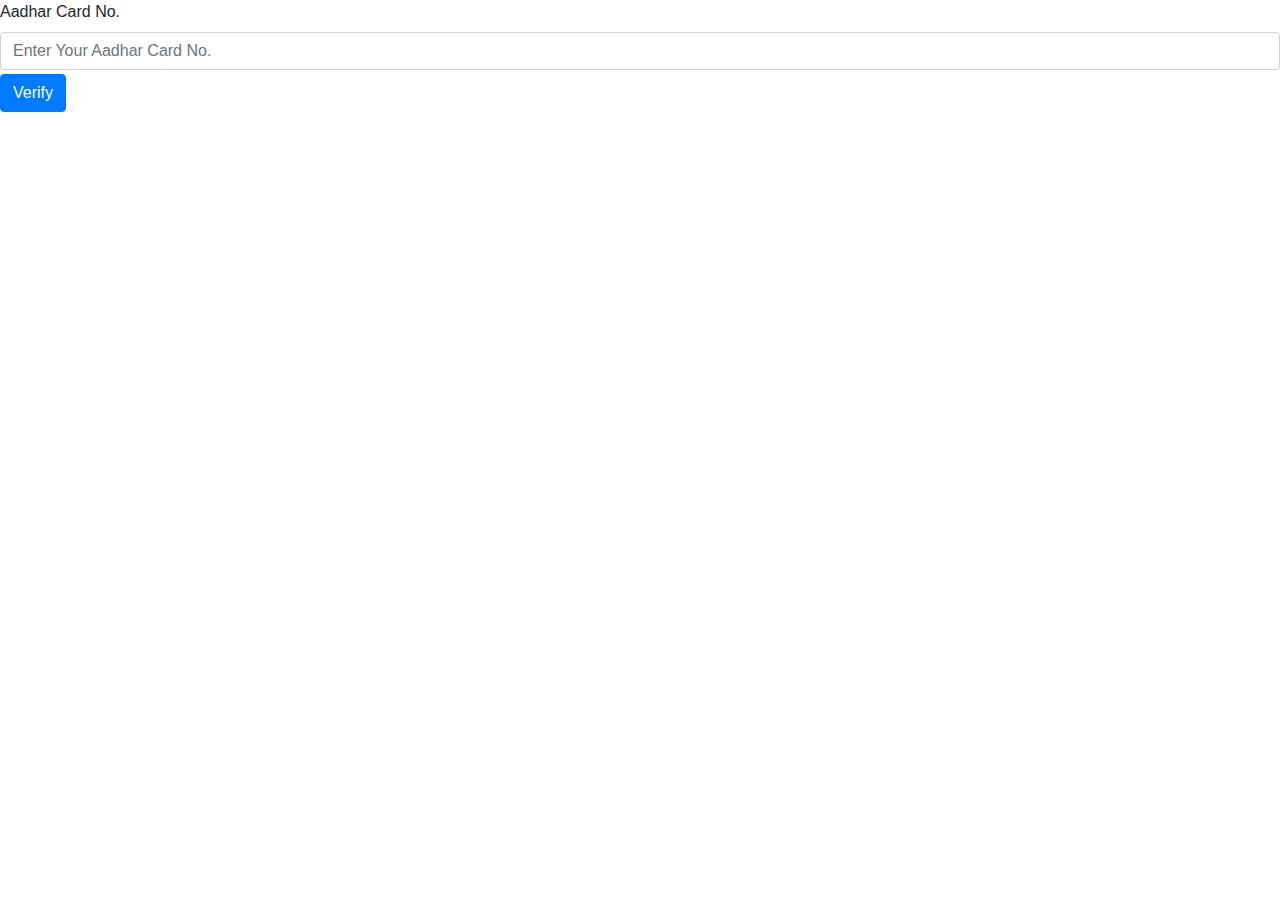
==== aadhar.html @ 56e581db "Aadhar_Verification" ====
<!DOCTYPE html>
<html>
<head>
	<title>Aadhar Card Verify</title>
	<link rel="stylesheet" href="https://maxcdn.bootstrapcdn.com/bootstrap/4.0.0/css/bootstrap.min.css">
</head>
<body>
	<link href="main.css">	
	<div class="container-login">
		
		<div class="container-login" >
		  	<div class="container-login">
		    	<label for="exampleInputAadharCard">Aadhar Card No.</label>
		    	<input type="text" class="form-control" id="exampleInputAadharCard" placeholder="Enter Your Aadhar Card No." name="exampleInputAadharCard">
		    	<small id="message" class="form-text text-muted"></small>
		  	</div>
		  	<button type="button" class="btn btn-primary" onclick="verify()">Verify</button>
		</div>
	</div>
	<script type="text/javascript">
	// multiplication table
	const d = [
	    [0, 1, 2, 3, 4, 5, 6, 7, 8, 9],
	    [1, 2, 3, 4, 0, 6, 7, 8, 9, 5],
	    [2, 3, 4, 0, 1, 7, 8, 9, 5, 6],
	    [3, 4, 0, 1, 2, 8, 9, 5, 6, 7],
	    [4, 0, 1, 2, 3, 9, 5, 6, 7, 8],
	    [5, 9, 8, 7, 6, 0, 4, 3, 2, 1],
	    [6, 5, 9, 8, 7, 1, 0, 4, 3, 2],
	    [7, 6, 5, 9, 8, 2, 1, 0, 4, 3],
	    [8, 7, 6, 5, 9, 3, 2, 1, 0, 4],
	    [9, 8, 7, 6, 5, 4, 3, 2, 1, 0]
	]

	// permutation table
	const p = [
	    [0, 1, 2, 3, 4, 5, 6, 7, 8, 9],
	    [1, 5, 7, 6, 2, 8, 3, 0, 9, 4],
	    [5, 8, 0, 3, 7, 9, 6, 1, 4, 2],
	    [8, 9, 1, 6, 0, 4, 3, 5, 2, 7],
	    [9, 4, 5, 3, 1, 2, 6, 8, 7, 0],
	    [4, 2, 8, 6, 5, 7, 3, 9, 0, 1],
	    [2, 7, 9, 3, 8, 0, 6, 4, 1, 5],
	    [7, 0, 4, 6, 9, 1, 3, 2, 5, 8]
	]

	// validates Aadhar number received as string
	function validate(aadharNumber) {
	    let c = 0
	    let invertedArray = aadharNumber.split('').map(Number).reverse()

	    invertedArray.forEach((val, i) => {
	        c = d[c][p[(i % 8)][val]]
	    })

	    return (c === 0)
	}

	function verify() {
		var message = document.getElementById("message");
		var aadharNo = document.getElementById("exampleInputAadharCard").value;
		if(validate(aadharNo)) {
			message.innerHTML = 'Your aadhar card no. is valid';
		} else {
			message.innerHTML = 'Your aadhar card no. is not valid, Check the number again. ';
		}
	}
	</script>
</body>
</html>
---- main.css ----
@import url('https://fonts.googleapis.com/css?family=Raleway');
body {
    margin: 0;
    padding: 0;
    font-family: 'Raleway', sans-serif;
    color: black;
}

#container-login {
    background-color: yellow;
    position: relative;
    top: 20%;
    margin: auto;
    width: 40px;
    height: 445px;
    border-radius: 0.35em;
    box-shadow: 0 3px 10px 0 rgba(0, 0, 0, 0.2);
    text-align: center;
}

#container-register {
    background-color: #1D1F20;
    position: relative;
    top: 20%;
    margin: auto;
    width: 340px;
    height: 480px;
    border-radius: 0.35em;
    box-shadow: 0 3px 10px 0 rgba(0, 0, 0, 0.2);
    text-align: center;
}

#title {
    position: relative;
    background-color: #1A1C1D;
    width: 100%;
    padding: 20px 0px;
    border-radius: 0.35em;
    font-size: 22px;
    border-bottom: 1px solid rgba(255, 255, 255, 0.05);
}
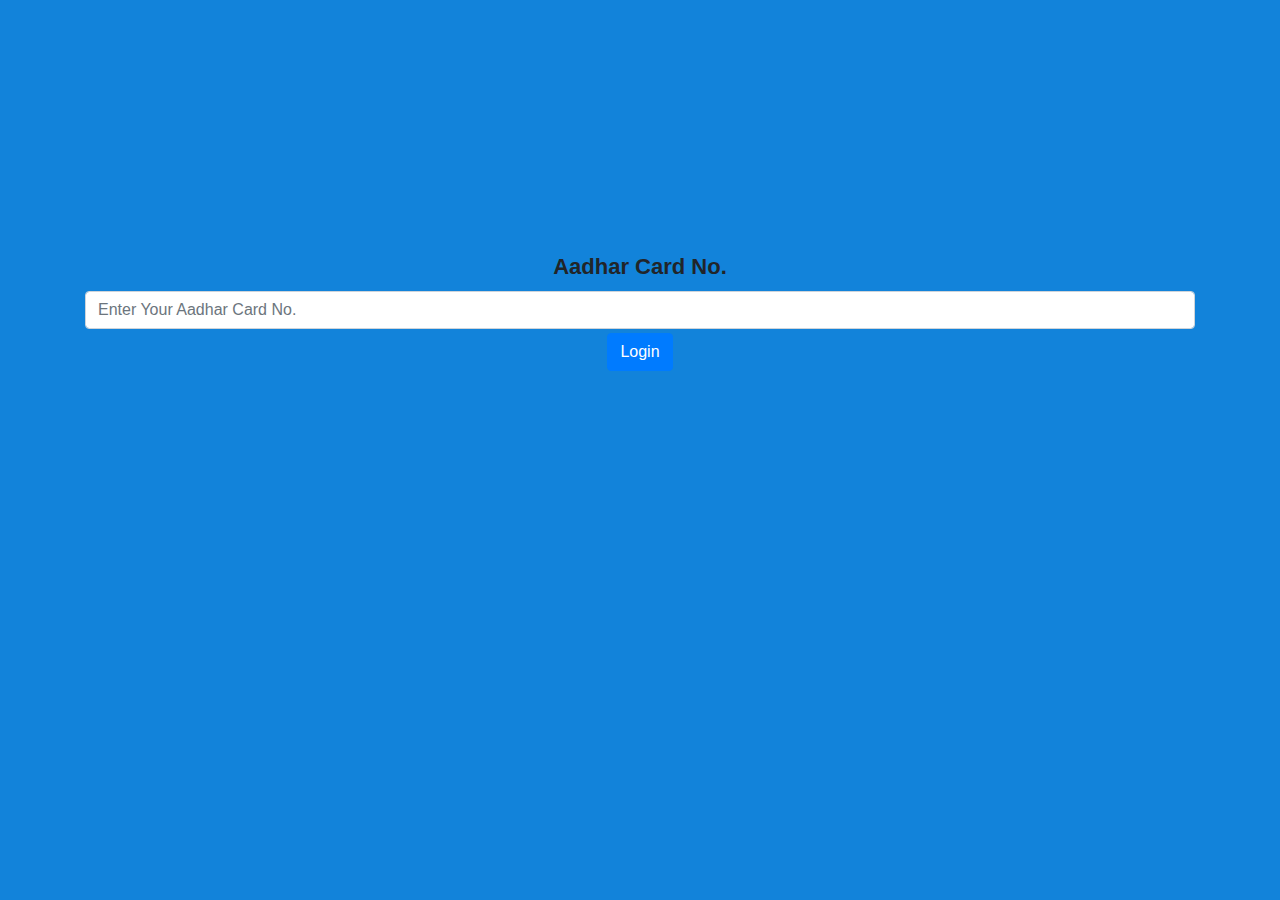
==== commit d00c01e0: "css updated" ====
--- a/aadhar.html
+++ b/aadhar.html
@@ -5,16 +5,22 @@
 	<link rel="stylesheet" href="https://maxcdn.bootstrapcdn.com/bootstrap/4.0.0/css/bootstrap.min.css">
 </head>
 <body>
-	<link href="main.css">	
-	<div class="container-login">
+	<link rel="stylesheet" href="main.css">
+
+	<div class="container" style="padding-top: 250px;">
 		
 		<div class="container-login" >
 		  	<div class="container-login">
-		    	<label for="exampleInputAadharCard">Aadhar Card No.</label>
+				<label for="exampleInputAadharCard" style="
+				font-weight: bolder;
+				font-size: 22px;
+			">Aadhar Card No.</label>
 		    	<input type="text" class="form-control" id="exampleInputAadharCard" placeholder="Enter Your Aadhar Card No." name="exampleInputAadharCard">
 		    	<small id="message" class="form-text text-muted"></small>
 		  	</div>
-		  	<button type="button" class="btn btn-primary" onclick="verify()">Verify</button>
+			  <div class="button" style="color: brown;"> 
+		  	<button type="button" class="btn btn-primary" onclick="verify()">Login</button>
+		</div>
 		</div>
 	</div>
 	<script type="text/javascript">
--- a/main.css
+++ b/main.css
@@ -1,41 +1,16 @@
 @import url('https://fonts.googleapis.com/css?family=Raleway');
 body {
-    margin: 0;
-    padding: 0;
-    font-family: 'Raleway', sans-serif;
-    color: black;
-}
+    margin:0px;
+    height:100vh;
+    background: #1283da;
+  }
+  
 
-#container-login {
-    background-color: yellow;
-    position: relative;
+.container-login {
+     
     top: 20%;
-    margin: auto;
-    width: 40px;
-    height: 445px;
-    border-radius: 0.35em;
-    box-shadow: 0 3px 10px 0 rgba(0, 0, 0, 0.2);
     text-align: center;
 }
-
-#container-register {
-    background-color: #1D1F20;
-    position: relative;
-    top: 20%;
-    margin: auto;
-    width: 340px;
-    height: 480px;
-    border-radius: 0.35em;
-    box-shadow: 0 3px 10px 0 rgba(0, 0, 0, 0.2);
-    text-align: center;
-}
-
-#title {
-    position: relative;
-    background-color: #1A1C1D;
-    width: 100%;
-    padding: 20px 0px;
-    border-radius: 0.35em;
-    font-size: 22px;
-    border-bottom: 1px solid rgba(255, 255, 255, 0.05);
-}
+.btn btn-primary{
+    background-color: aqua;
+}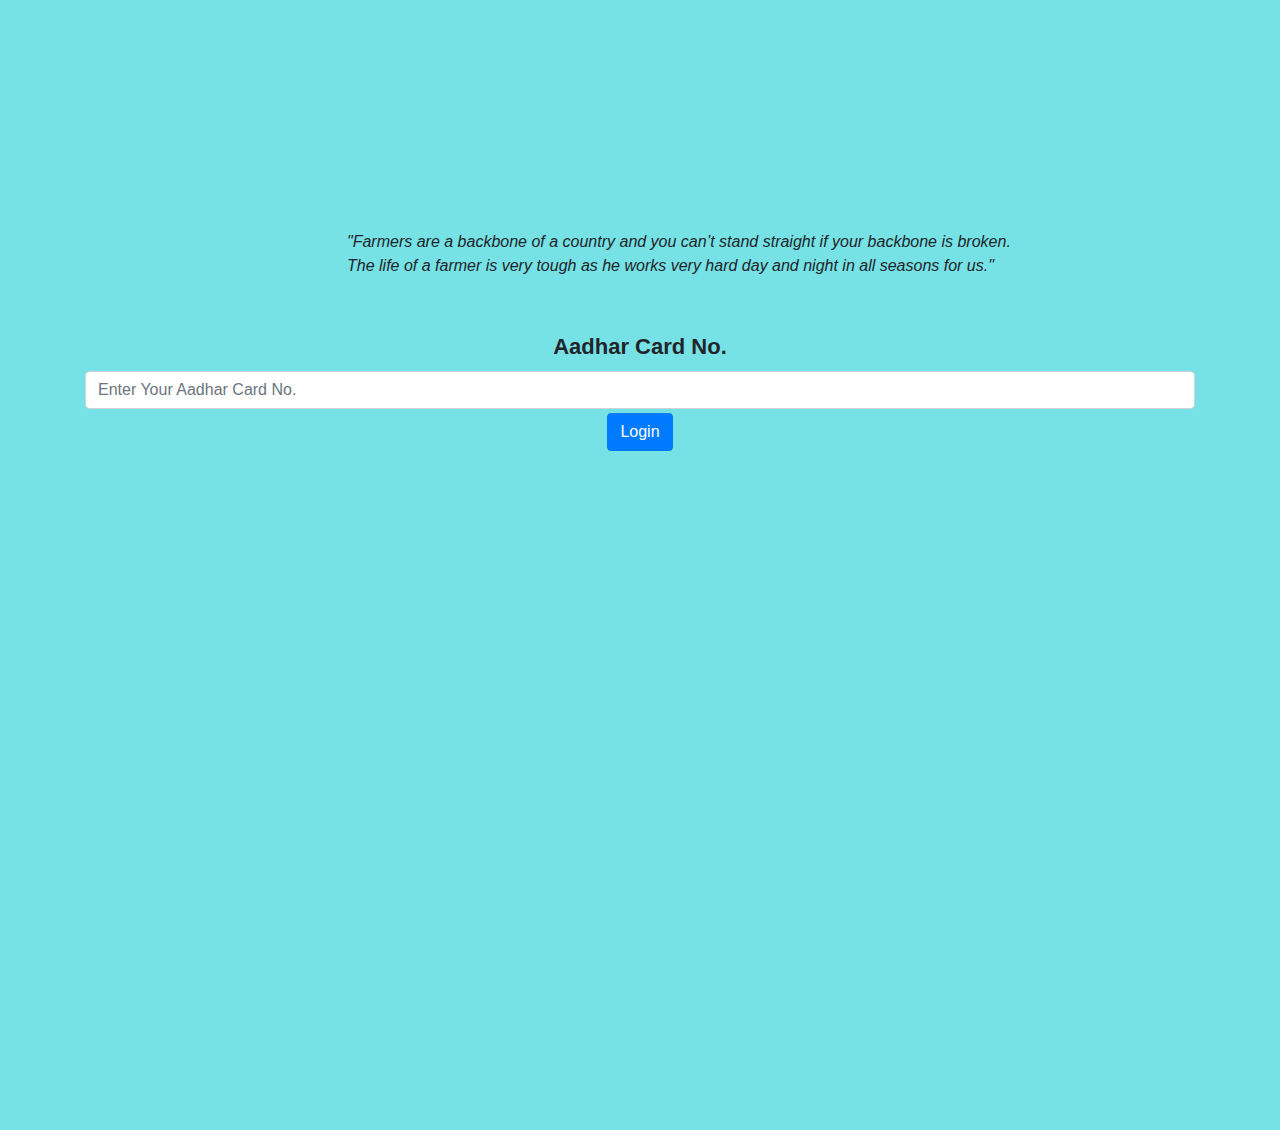
==== commit 983ecfde: "css updated 3" ====
--- a/aadhar.html
+++ b/aadhar.html
@@ -1,13 +1,18 @@
 <!DOCTYPE html>
 <html>
 <head>
-	<title>Aadhar Card Verify</title>
+	<title>Kisan-Login</title>
 	<link rel="stylesheet" href="https://maxcdn.bootstrapcdn.com/bootstrap/4.0.0/css/bootstrap.min.css">
+	<link rel="stylesheet" href="main.css">
 </head>
 <body>
-	<link rel="stylesheet" href="main.css">
-
-	<div class="container" style="padding-top: 250px;">
+	<div class="container" style="margin-left: 332px;     margin-top: 230px; font-style: oblique;" >
+   <div class="quotes">
+	   <p>"Farmers are a backbone of a country and you can’t stand straight if your backbone is broken.<br>
+		 The life of a farmer is very tough as he works very hard day and night in all seasons for us."</p>
+   </div>
+</div>
+	<div class="container" style="padding-top: 36px;">
 		
 		<div class="container-login" >
 		  	<div class="container-login">
--- a/main.css
+++ b/main.css
@@ -2,7 +2,7 @@
 body {
     margin:0px;
     height:100vh;
-    background: #1283da;
+    background: #76e2e6;
   }
   
 
@@ -10,7 +10,4 @@
      
     top: 20%;
     text-align: center;
-}
-.btn btn-primary{
-    background-color: aqua;
 }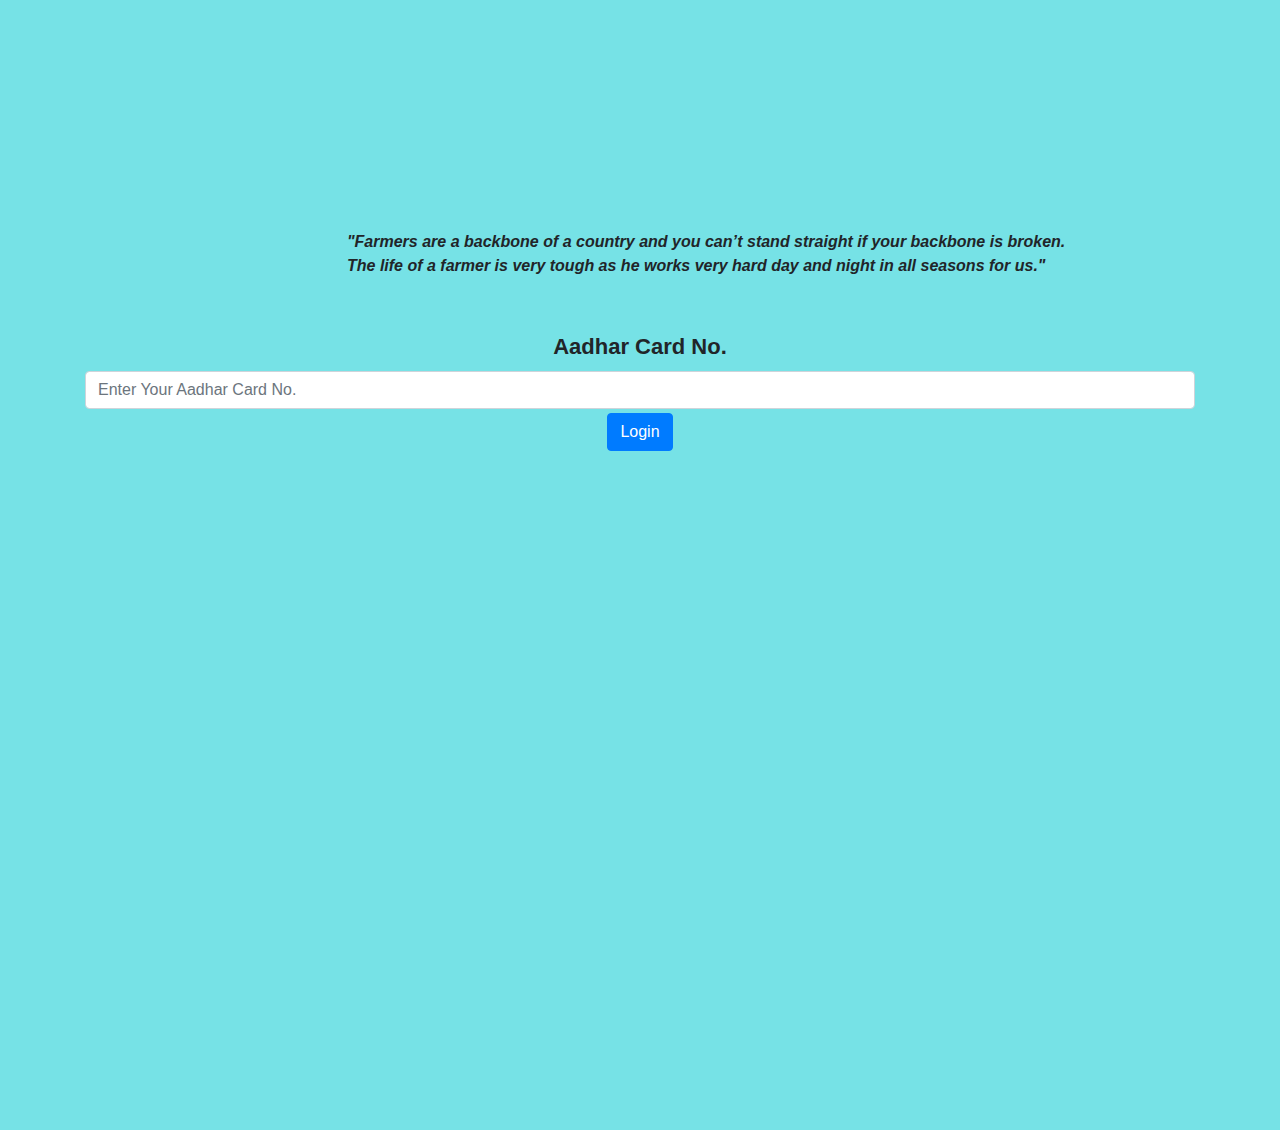
==== commit ec950ce9: "css updated 3" ====
--- a/aadhar.html
+++ b/aadhar.html
@@ -6,7 +6,7 @@
 	<link rel="stylesheet" href="main.css">
 </head>
 <body>
-	<div class="container" style="margin-left: 332px;     margin-top: 230px; font-style: oblique;" >
+	<div class="container" style="margin-left: 332px; font-weight: bold;     margin-top: 230px; font-style: oblique;" >
    <div class="quotes">
 	   <p>"Farmers are a backbone of a country and you can’t stand straight if your backbone is broken.<br>
 		 The life of a farmer is very tough as he works very hard day and night in all seasons for us."</p>
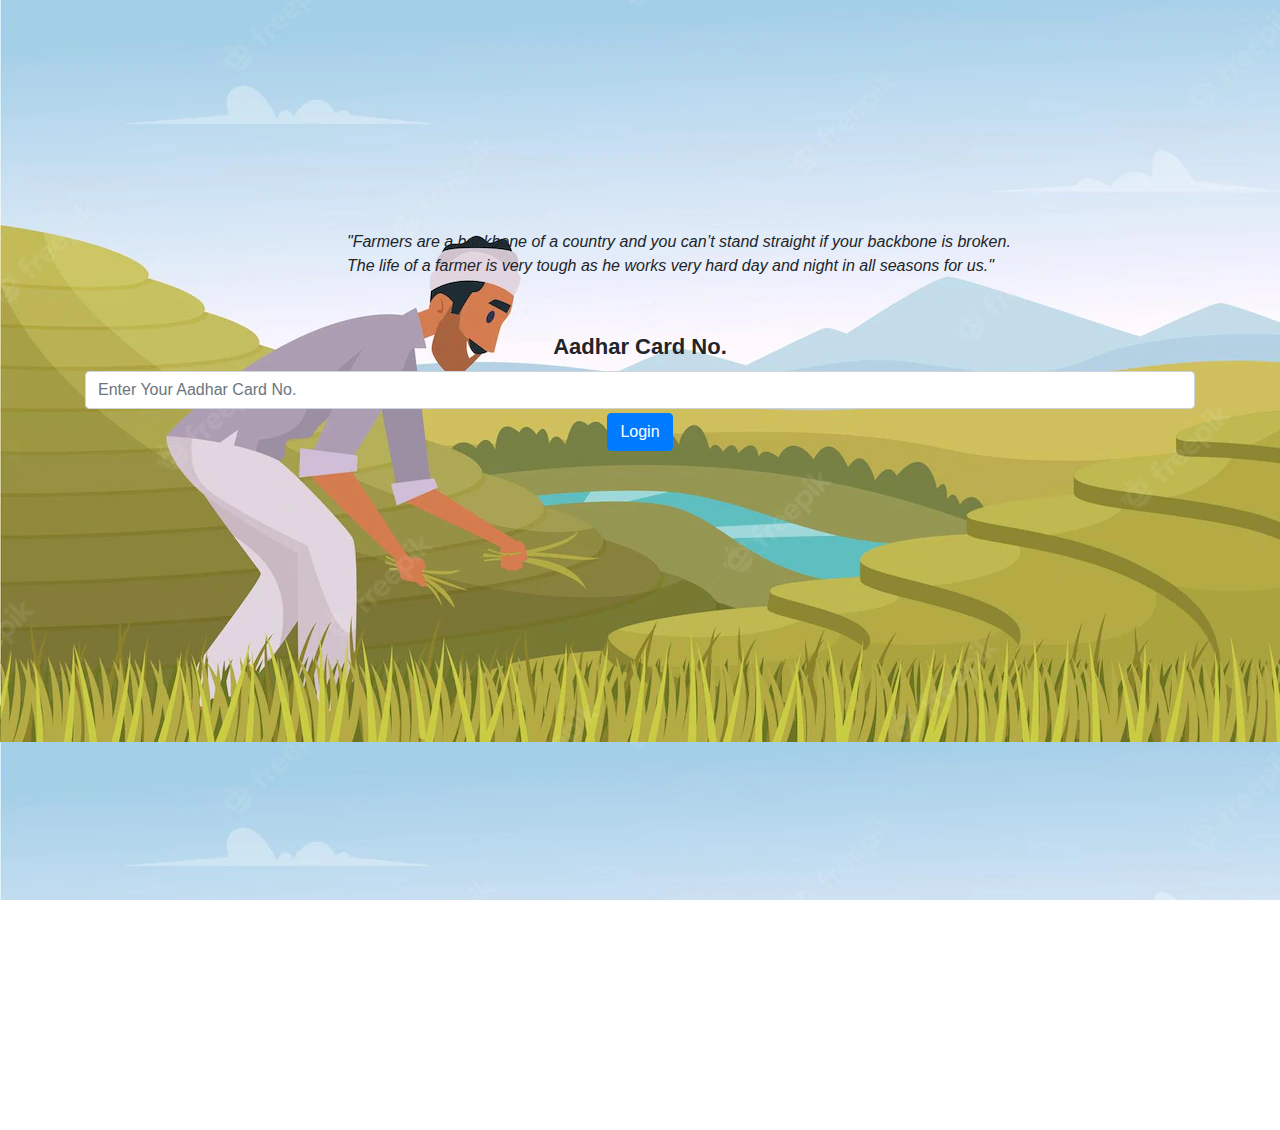
==== commit dcd0b898: "bg added" ====
--- a/aadhar.html
+++ b/aadhar.html
@@ -6,13 +6,13 @@
 	<link rel="stylesheet" href="main.css">
 </head>
 <body>
-	<div class="container" style="margin-left: 332px; font-weight: bold;     margin-top: 230px; font-style: oblique;" >
+	<div class="container" style="margin-left: 332px;     margin-top: 230px; font-style: oblique;" >
    <div class="quotes">
 	   <p>"Farmers are a backbone of a country and you can’t stand straight if your backbone is broken.<br>
 		 The life of a farmer is very tough as he works very hard day and night in all seasons for us."</p>
    </div>
 </div>
-	<div class="container" style="padding-top: 36px;">
+	<div class="container" style="padding-top: 36px; width: 170;">
 		
 		<div class="container-login" >
 		  	<div class="container-login">
--- a/main.css
+++ b/main.css
@@ -2,7 +2,8 @@
 body {
     margin:0px;
     height:100vh;
-    background: #76e2e6;
+    background: url(images/farmer_bg.webp);
+    background-attachment: fixed;
   }
   
 
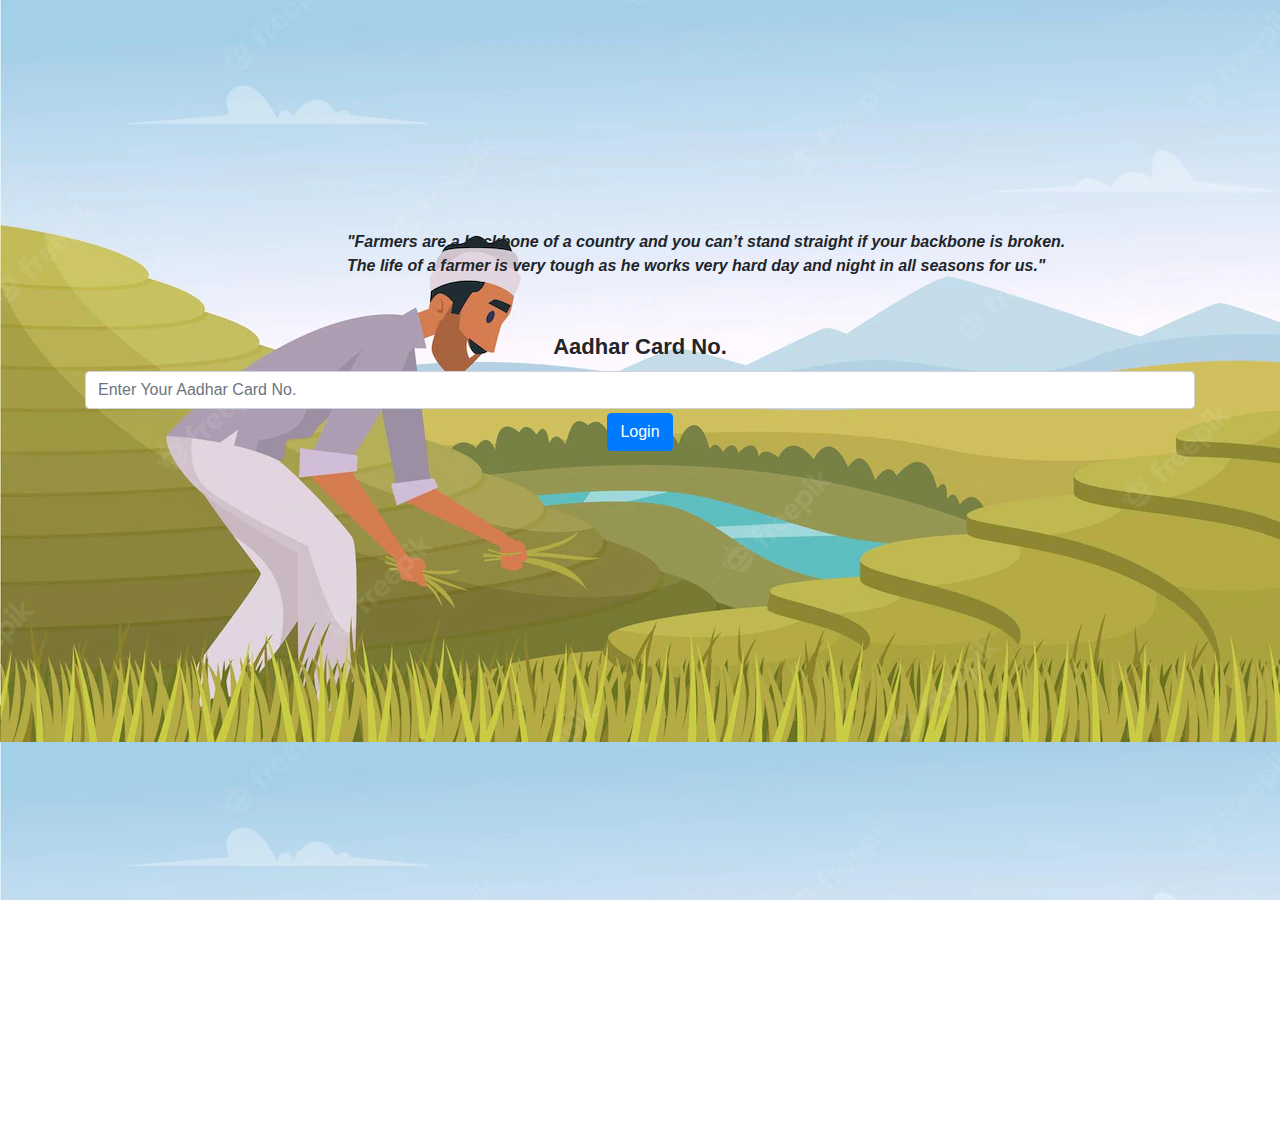
==== commit 50e7679e: "Merge branch 'main' of https://github.com/Abhay-Jyot7/Aadhar_Verification" ====
--- a/aadhar.html
+++ b/aadhar.html
@@ -6,7 +6,7 @@
 	<link rel="stylesheet" href="main.css">
 </head>
 <body>
-	<div class="container" style="margin-left: 332px;     margin-top: 230px; font-style: oblique;" >
+	<div class="container" style="margin-left: 332px; font-weight: bold;     margin-top: 230px; font-style: oblique;" >
    <div class="quotes">
 	   <p>"Farmers are a backbone of a country and you can’t stand straight if your backbone is broken.<br>
 		 The life of a farmer is very tough as he works very hard day and night in all seasons for us."</p>
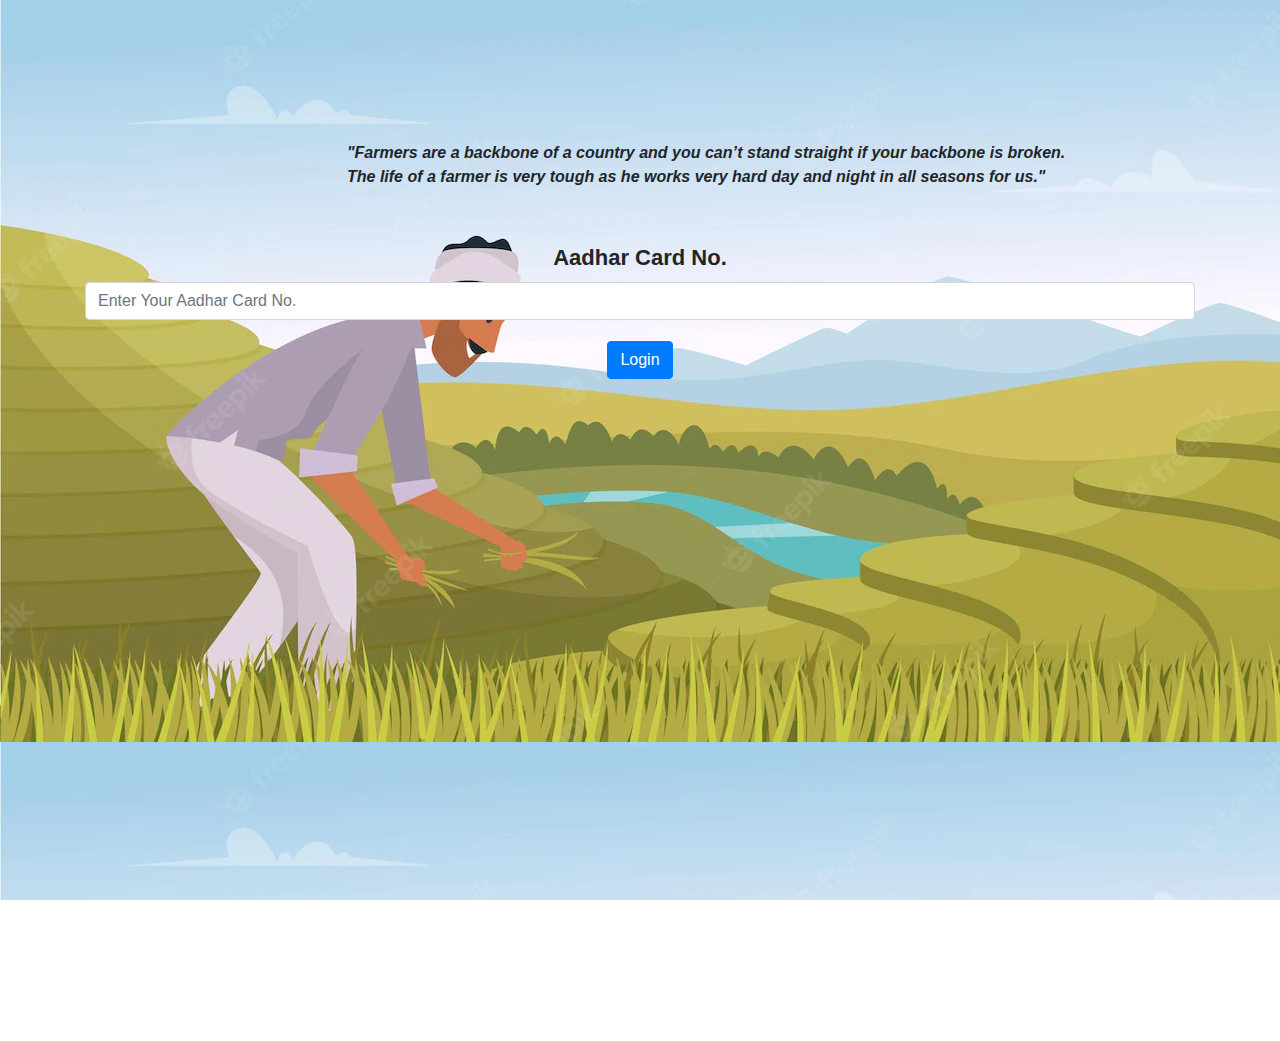
==== commit 6628b633: "css updated 3" ====
--- a/aadhar.html
+++ b/aadhar.html
@@ -5,8 +5,25 @@
 	<link rel="stylesheet" href="https://maxcdn.bootstrapcdn.com/bootstrap/4.0.0/css/bootstrap.min.css">
 	<link rel="stylesheet" href="main.css">
 </head>
+<style>
+	@import url('https://fonts.googleapis.com/css?family=Raleway');
+body {
+    margin:0px;
+    height:100vh;
+    background: url(images/farmer_bg.webp);
+    background-attachment: fixed;
+    overflow: hidden;
+  }
+  
+
+.container-login {
+     
+    top: 20%;
+    text-align: center;
+}
+</style>
 <body>
-	<div class="container" style="margin-left: 332px; font-weight: bold;     margin-top: 230px; font-style: oblique;" >
+	<div class="container" style="margin-left: 332px; font-weight: bold;     margin-top:141px; font-style: oblique;" >
    <div class="quotes">
 	   <p>"Farmers are a backbone of a country and you can’t stand straight if your backbone is broken.<br>
 		 The life of a farmer is very tough as he works very hard day and night in all seasons for us."</p>
@@ -23,7 +40,7 @@
 		    	<input type="text" class="form-control" id="exampleInputAadharCard" placeholder="Enter Your Aadhar Card No." name="exampleInputAadharCard">
 		    	<small id="message" class="form-text text-muted"></small>
 		  	</div>
-			  <div class="button" style="color: brown;"> 
+			  <div class="button" style="padding-top: 17px;"> 
 		  	<button type="button" class="btn btn-primary" onclick="verify()">Login</button>
 		</div>
 		</div>
